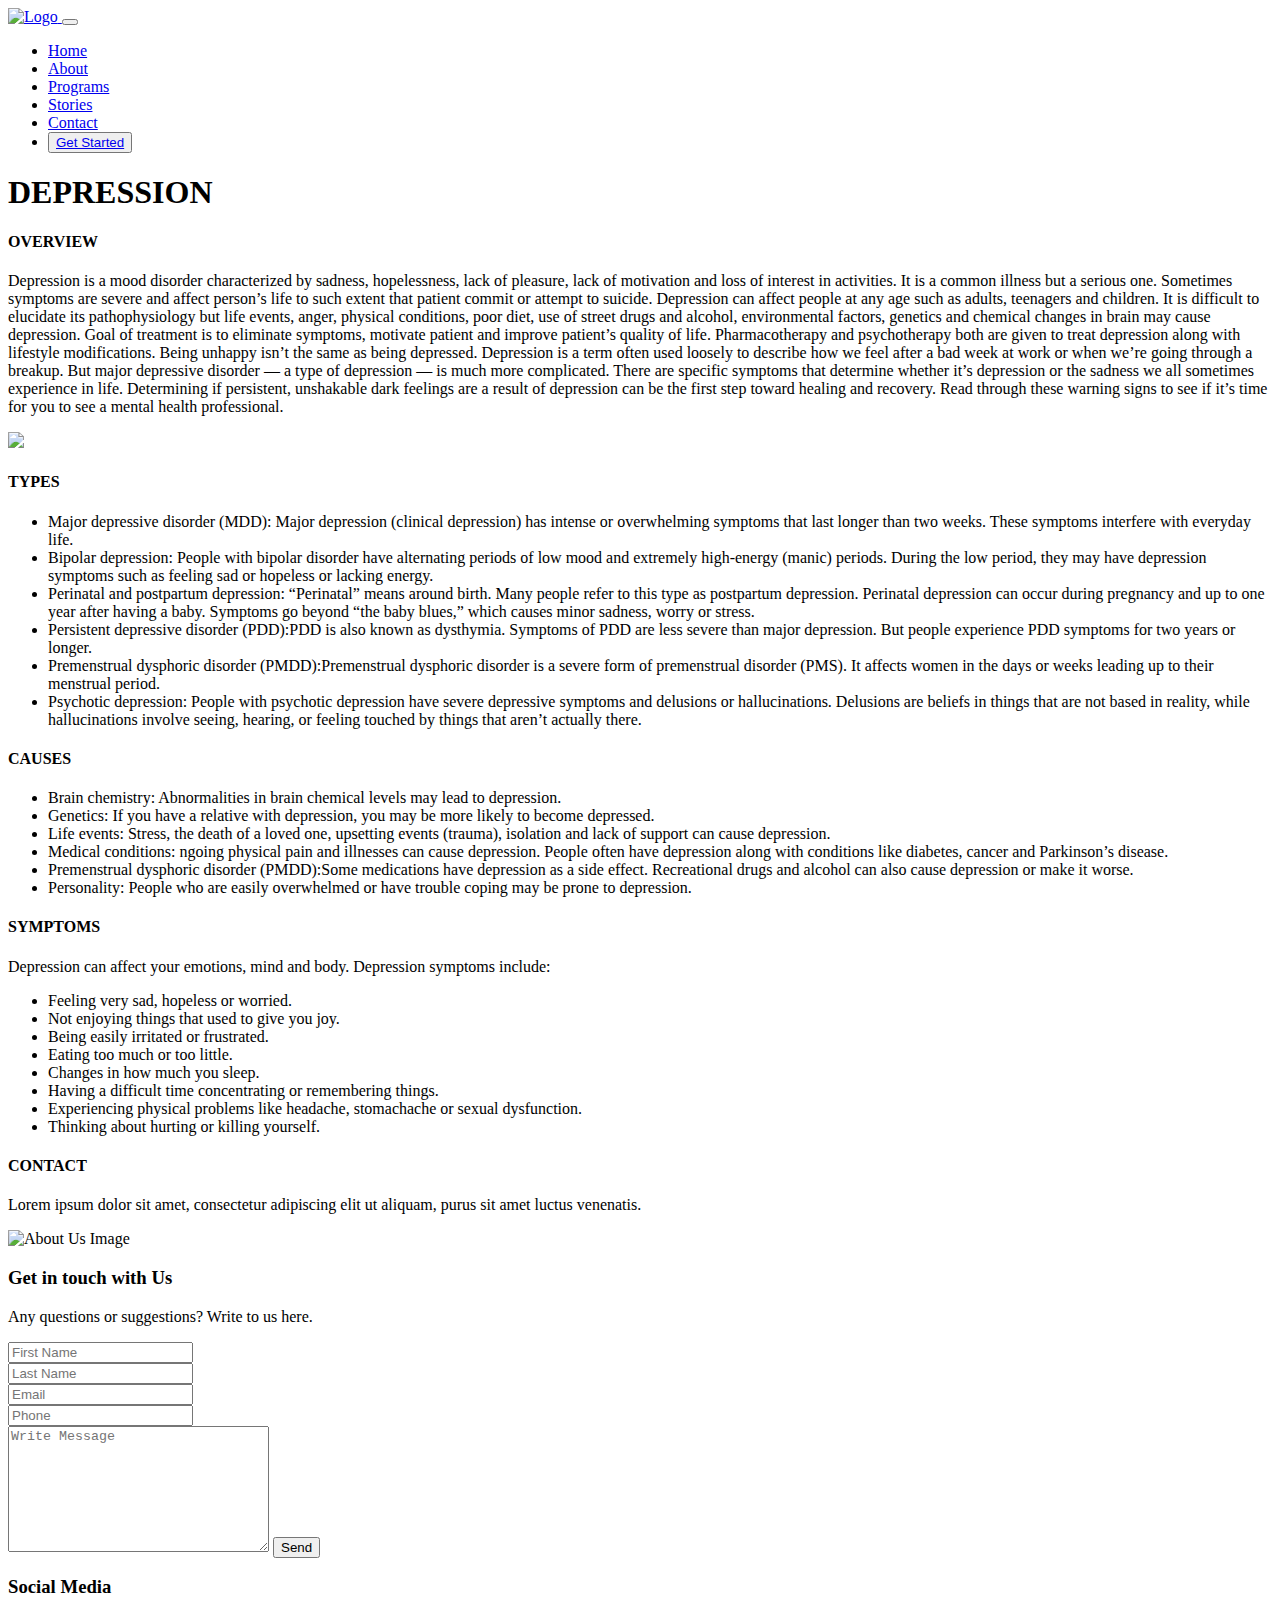
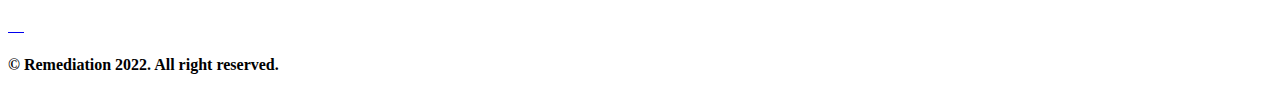
==== programs/depression.html @ f8445d9d "New" ====
<!DOCTYPE html>
<html lang="en">
<head>
    <meta charset="UTF-8">
    <meta http-equiv="X-UA-Compatible" content="IE=edge">
    <meta name="viewport" content="width=device-width, initial-scale=1.0">
    <title>Remediation</title>
    <link rel="stylesheet" href="/NPO Remediation/css/bootstrap.min.css">
    <link rel="stylesheet" href="/NPO Remediation/css/style.css">
</head>
<body>

    <!-- Nav Bar -->
    <nav class="navbar navbar-expand-sm navbar-light bg-* px-5 p-3">
        <a class="navbar-brand" href="#">
            <img src="/NPO Remediation/images/remediation Logo.png" alt="Logo" width="20%">    
        </a>
        <button class="navbar-toggler d-lg-none" type="button" data-toggle="collapse" data-target="#collapsibleNavId" aria-controls="collapsibleNavId"
            aria-expanded="false" aria-label="Toggle navigation">
            <span class="navbar-toggler-icon"></span>
        </button>
        <div class="collapse navbar-collapse" id="collapsibleNavId">
            <ul class="navbar-nav ml-auto mt-2 mt-lg-0">
                <li class="nav-item">
                    <a class="nav-link mx-2" href="/NPO Remediation/index.html">Home</a>
                </li>
                <li class="nav-item">
                    <a class="nav-link mx-2" href="/NPO Remediation/index.html#About">About</a>
                </li>
                <li class="nav-item active">
                    <a class="nav-link mx-2" href="#">Programs</a>
                </li>
                <li class="nav-item">
                    <a class="nav-link mx-2" href="/NPO Remediation/index.html#Stories">Stories</a>
                </li>
                <li class="nav-item">
                    <a class="nav-link mx-2" href="#Contact">Contact</a>
                </li>
                <li class="nav-item mx-2">
                    <button class="btn btn-green p-2">
                        <a class="nav-button-link" href="#Programs">
                            Get Started
                        </a>
                    </button>
                </li>
            </ul>
        </div>
    </nav>

        <!-- Content -->
        <section class="container-fluid px-5 mt-3">
            <h1 class="green text-bold text-center">DEPRESSION</h1>
            <h4 class="green text-bold">OVERVIEW</h4>
            <div class="row">
                <div class="col-lg-7">
                    <p class="program-text">Depression is a mood disorder characterized by sadness, hopelessness, lack of pleasure, lack of motivation and loss of
                        interest in activities. It is a common illness but a serious one. Sometimes symptoms are severe and affect person’s life to
                        such extent that patient commit or attempt to suicide. Depression can affect people at any age such as adults, teenagers
                        and children. It is difficult to elucidate its pathophysiology but life events, anger, physical conditions, poor diet, use of
                        street drugs and alcohol, environmental factors, genetics and chemical changes in brain may cause depression. Goal of
                        treatment is to eliminate symptoms, motivate patient and improve patient’s quality of life. Pharmacotherapy and
                        psychotherapy both are given to treat depression along with lifestyle modifications. Being unhappy isn’t the same as being depressed. Depression is a term often used loosely to describe how we feel after a bad week at work or when we’re going through a breakup. But major depressive disorder — a type of depression — is much more complicated. There are specific symptoms that determine whether it’s depression or the sadness we all sometimes experience in life.

                        Determining if persistent, unshakable dark feelings are a result of depression can be the first step toward healing and recovery. Read through these warning signs to see if it’s time for you to see a mental health professional.</p>
                </div>
                <div class="col-lg-5">
                    <img class="program-image" src="/NPO Remediation/images/Depressed Kid.jpg" width="100%">
                </div>
            </div>
            
            
            <h4 class="green text-bold mt-3">TYPES</h4>
            <ul>
                <li class="program-text"><span class="text-bold">Major depressive disorder (MDD):</span> Major depression (clinical depression) has intense or overwhelming symptoms that last longer than two weeks. These symptoms interfere with everyday life.</li>
                <li class="program-text"><span class="text-bold">Bipolar depression: </span>People with bipolar disorder have alternating periods of low mood and extremely high-energy (manic) periods. During the low period, they may have depression symptoms such as feeling sad or hopeless or lacking energy.</li>
                <li class="program-text"><span class="text-bold">Perinatal and postpartum depression: </span>“Perinatal” means around birth. Many people refer to this type as postpartum depression. Perinatal depression can occur during pregnancy and up to one year after having a baby. Symptoms go beyond “the baby blues,” which causes minor sadness, worry or stress.</li>
                <li class="program-text"><span class="text-bold">Persistent depressive disorder (PDD):</span>PDD is also known as dysthymia. Symptoms of PDD are less severe than major depression. But people experience PDD symptoms for two years or longer.</li>
                <li class="program-text"><span class="text-bold">Premenstrual dysphoric disorder (PMDD):</span>Premenstrual dysphoric disorder is a severe form of premenstrual disorder (PMS). It affects women in the days or weeks leading up to their menstrual period.</li>
                <li class="program-text"><span class="text-bold">Psychotic depression: </span>People with psychotic depression have severe depressive symptoms and delusions or hallucinations. Delusions are beliefs in things that are not based in reality, while hallucinations involve seeing, hearing, or feeling touched by things that aren’t actually there.</li>
            </ul>

            <h4 class="green text-bold mt-3">CAUSES</h4>
            <ul>
                <li class="program-text"><span class="text-bold">Brain chemistry:</span> Abnormalities in brain chemical levels may lead to depression.</li>
                <li class="program-text"><span class="text-bold">Genetics: </span>If you have a relative with depression, you may be more likely to become depressed.</li>
                <li class="program-text"><span class="text-bold">Life events: </span>Stress, the death of a loved one, upsetting events (trauma), isolation and lack of support can cause depression.</li>
                <li class="program-text"><span class="text-bold">Medical conditions: </span>ngoing physical pain and illnesses can cause depression. People often have depression along with conditions like diabetes, cancer and Parkinson’s disease.</li>
                <li class="program-text"><span class="text-bold">Premenstrual dysphoric disorder (PMDD):</span>Some medications have depression as a side effect. Recreational drugs and alcohol can also cause depression or make it worse.</li>
                <li class="program-text"><span class="text-bold">Personality: </span>People who are easily overwhelmed or have trouble coping may be prone to depression.</li>
            </ul>

            <h4 class="green text-bold mt-3">SYMPTOMS</h4>
            <p>Depression can affect your emotions, mind and body. Depression symptoms include:</p>
            <ul>
                <li class="program-text">Feeling very sad, hopeless or worried.</li>
                <li class="program-text">Not enjoying things that used to give you joy.</li>
                <li class="program-text">Being easily irritated or frustrated.</li>
                <li class="program-text">Eating too much or too little.</li>
                <li class="program-text">Changes in how much you sleep.</li>
                <li class="program-text">Having a difficult time concentrating or remembering things.</li>
                <li class="program-text">Experiencing physical problems like headache, stomachache or sexual dysfunction.</li>
                <li class="program-text">Thinking about hurting or killing yourself.</li>
            </ul>
        </section>


    <!-- Contact Section -->
    <section class="container-fluid p-5" id="Contact">
        <div class="text-center">
            <h4 class="light-green">CONTACT</h4>
            <p>Lorem ipsum dolor sit amet, consectetur adipiscing elit ut aliquam, purus sit amet luctus venenatis.</p>
        </div>

        <div class="row">
            <div class="col-lg-6 mt-3">
                <img src="/NPO Remediation/images/Contact Image.png" alt="About Us Image" width="100%">
            </div>
            <div class="col-lg-6 mt-3">
                <h3 class="text-bold green">Get in touch with Us</h3>
                <p class="mt-4">Any questions or suggestions? Write to us here.</p>

                <div class="row mt-3">
                    <div class="col-lg-6">
                        <div class="form-group row pl-3">
                            <input type="name" class="form-control" placeholder="First Name">
                        </div>
                    </div>

                    <div class="col-lg-6">
                        <div class="form-group row pl-3">
                            <input type="name" class="form-control" placeholder="Last Name">
                        </div>
                    </div>
                </div>

                <div class="row mt-4">
                    <div class="col-lg-6">
                        <div class="form-group row pl-3">
                            <input type="email" class="form-control" placeholder="Email">
                        </div>
                    </div>

                    <div class="col-lg-6">
                        <div class="form-group row pl-3">
                            <input type="phone" class="form-control" placeholder="Phone">
                        </div>
                    </div>
                </div>

                <textarea class="form-control mt-4 w-100" placeholder="Write Message" cols="30" rows="8 "></textarea>
                <button class="btn btn-green mt-4 w-100">Send</button>

                <h3 class="text-bold green mt-5">Social Media</h3>
                <div class="row mt-4">
                    <a class="col" href="#">
                        <img src="/NPO Remediation/images/facebook.png" alt="" width="100%">
                    </a>
                    <a class="col" href="#">
                        <img src="/NPO Remediation/images/twitter.png" alt="" width="100%">
                    </a>
                    <a class="col" href="#">
                        <img src="/NPO Remediation/images/linkedin.png" alt="" width="100%">
                    </a>
                    <a class="col" href="#">
                        <img src="/NPO Remediation/images/telegram.png" alt="" width="100%">
                    </a>
                    <a class="col" href="#">
                        <img src="/NPO Remediation/images/slack.png" alt="" width="100%">
                    </a>
                    <div class="col-lg-5"></div>
                </div>
            </div>
        </div>
    </section>

    <!-- Footer -->
    <footer class="container-fluid my-5 text-center">
        <h4 class="green text-bold pb-3">&copy; Remediation 2022. All right reserved.</h4>
    </footer>

    <script src="/NPO Remediation/js/jquery-3.6.0.min.js"></script>
    <script src="/NPO Remediation/js/bootstrap.min.js"></script>
</body>
</html>
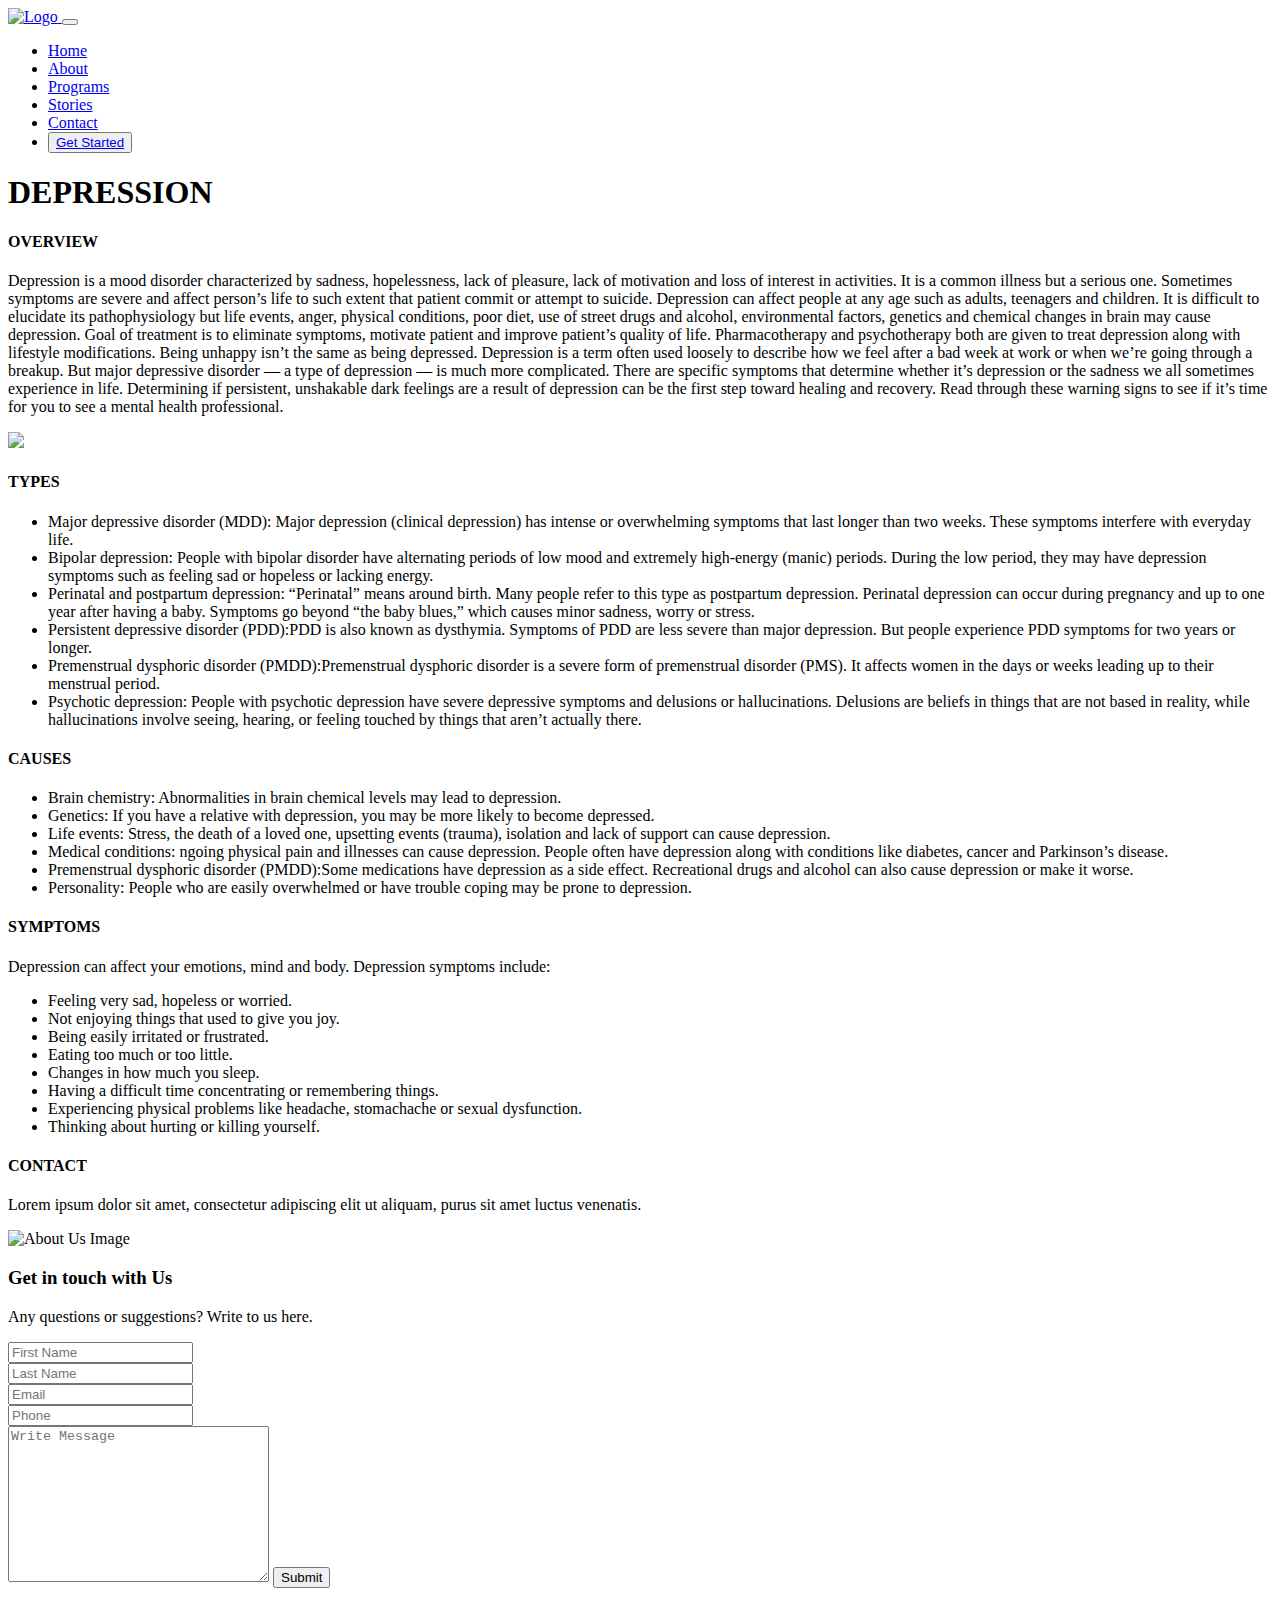
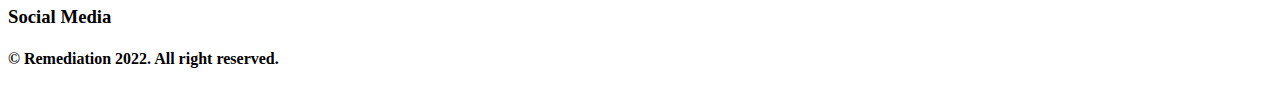
==== commit aca3173d: "Update" ====
--- a/programs/depression.html
+++ b/programs/depression.html
@@ -4,16 +4,17 @@
     <meta charset="UTF-8">
     <meta http-equiv="X-UA-Compatible" content="IE=edge">
     <meta name="viewport" content="width=device-width, initial-scale=1.0">
-    <title>Remediation</title>
+    <title>Programs</title>
     <link rel="stylesheet" href="/NPO Remediation/css/bootstrap.min.css">
+    <link rel="stylesheet" href="/NPO Remediation/fontawesome-free-5.15.4-web/css/all.css">
     <link rel="stylesheet" href="/NPO Remediation/css/style.css">
 </head>
 <body>
 
     <!-- Nav Bar -->
     <nav class="navbar navbar-expand-sm navbar-light bg-* px-5 p-3">
-        <a class="navbar-brand" href="#">
-            <img src="/NPO Remediation/images/remediation Logo.png" alt="Logo" width="20%">    
+        <a class="navbar-brand" href="/NPO Remediation/index.html">
+            <img src="/NPO Remediation/images/remediation Logo.png" id="navLogo" alt="Logo" height="50px">    
         </a>
         <button class="navbar-toggler d-lg-none" type="button" data-toggle="collapse" data-target="#collapsibleNavId" aria-controls="collapsibleNavId"
             aria-expanded="false" aria-label="Toggle navigation">
@@ -21,6 +22,7 @@
         </button>
         <div class="collapse navbar-collapse" id="collapsibleNavId">
             <ul class="navbar-nav ml-auto mt-2 mt-lg-0">
+                
                 <li class="nav-item">
                     <a class="nav-link mx-2" href="/NPO Remediation/index.html">Home</a>
                 </li>
@@ -28,7 +30,7 @@
                     <a class="nav-link mx-2" href="/NPO Remediation/index.html#About">About</a>
                 </li>
                 <li class="nav-item active">
-                    <a class="nav-link mx-2" href="#">Programs</a>
+                    <a class="nav-link mx-2" href="/NPO Remediation/programs/programs.html">Programs</a>
                 </li>
                 <li class="nav-item">
                     <a class="nav-link mx-2" href="/NPO Remediation/index.html#Stories">Stories</a>
@@ -36,12 +38,18 @@
                 <li class="nav-item">
                     <a class="nav-link mx-2" href="#Contact">Contact</a>
                 </li>
+                <!-- <li class="nav-item">
+                    <div class="nav-link ml-4 custom-control custom-switch">
+                        <input type="checkbox" class="custom-control-input" id="selector">
+                        <label class="custom-control-label" for="selector">Dark Mode</label>
+                    </div>
+                </li> -->
                 <li class="nav-item mx-2">
-                    <button class="btn btn-green p-2">
-                        <a class="nav-button-link" href="#Programs">
-                            Get Started
-                        </a>
-                    </button>
+                        <button class="btn btn-green p-2">
+                            <a class="nav-button-link" href="#About">
+                                Get Started
+                            </a>
+                        </button>
                 </li>
             </ul>
         </div>
@@ -104,7 +112,7 @@
         </section>
 
 
-    <!-- Contact Section -->
+   <!-- Contact Section -->
     <section class="container-fluid p-5" id="Contact">
         <div class="text-center">
             <h4 class="light-green">CONTACT</h4>
@@ -115,11 +123,11 @@
             <div class="col-lg-6 mt-3">
                 <img src="/NPO Remediation/images/Contact Image.png" alt="About Us Image" width="100%">
             </div>
-            <div class="col-lg-6 mt-3">
+            <div class="col-lg-6 mt-2">
                 <h3 class="text-bold green">Get in touch with Us</h3>
-                <p class="mt-4">Any questions or suggestions? Write to us here.</p>
+                <p class="mt-2">Any questions or suggestions? Write to us here.</p>
 
-                <div class="row mt-3">
+                <div class="row mt-2 mr-15">
                     <div class="col-lg-6">
                         <div class="form-group row pl-3">
                             <input type="name" class="form-control" placeholder="First Name">
@@ -133,7 +141,7 @@
                     </div>
                 </div>
 
-                <div class="row mt-4">
+                <div class="row mt-2 marg-4 mr-15">
                     <div class="col-lg-6">
                         <div class="form-group row pl-3">
                             <input type="email" class="form-control" placeholder="Email">
@@ -145,27 +153,26 @@
                             <input type="phone" class="form-control" placeholder="Phone">
                         </div>
                     </div>
+                        <textarea class="form-control mt-2 w-100 marg-4 ml-3 mr-15" cols="30" rows="10" placeholder="Write Message"></textarea>
+                        <button class="ml-3 mt-3 btn btn-lg btn-green w-100">Submit</button>
                 </div>
-
-                <textarea class="form-control mt-4 w-100" placeholder="Write Message" cols="30" rows="8 "></textarea>
-                <button class="btn btn-green mt-4 w-100">Send</button>
 
                 <h3 class="text-bold green mt-5">Social Media</h3>
                 <div class="row mt-4">
                     <a class="col" href="#">
-                        <img src="/NPO Remediation/images/facebook.png" alt="" width="100%">
+                        <i class="fab fa-facebook green fa-3x"></i>
                     </a>
                     <a class="col" href="#">
-                        <img src="/NPO Remediation/images/twitter.png" alt="" width="100%">
+                        <i class="fab fa-twitter green fa-3x"></i>
                     </a>
                     <a class="col" href="#">
-                        <img src="/NPO Remediation/images/linkedin.png" alt="" width="100%">
+                        <i class="fab fa-linkedin green fa-3x"></i>
                     </a>
                     <a class="col" href="#">
-                        <img src="/NPO Remediation/images/telegram.png" alt="" width="100%">
+                        <i class="fab fa-telegram green fa-3x"></i>
                     </a>
                     <a class="col" href="#">
-                        <img src="/NPO Remediation/images/slack.png" alt="" width="100%">
+                        <i class="fab fa-slack green fa-3x"></i>
                     </a>
                     <div class="col-lg-5"></div>
                 </div>
@@ -173,12 +180,14 @@
         </div>
     </section>
 
+
     <!-- Footer -->
-    <footer class="container-fluid my-5 text-center">
-        <h4 class="green text-bold pb-3">&copy; Remediation 2022. All right reserved.</h4>
+    <footer class="container-fluid text-center">
+        <h4 class="green text-bold pb-2">&copy; Remediation 2022. All right reserved.</h4>
     </footer>
 
     <script src="/NPO Remediation/js/jquery-3.6.0.min.js"></script>
     <script src="/NPO Remediation/js/bootstrap.min.js"></script>
+    <script src="/NPO Remediation/js/script.js"></script>
 </body>
 </html>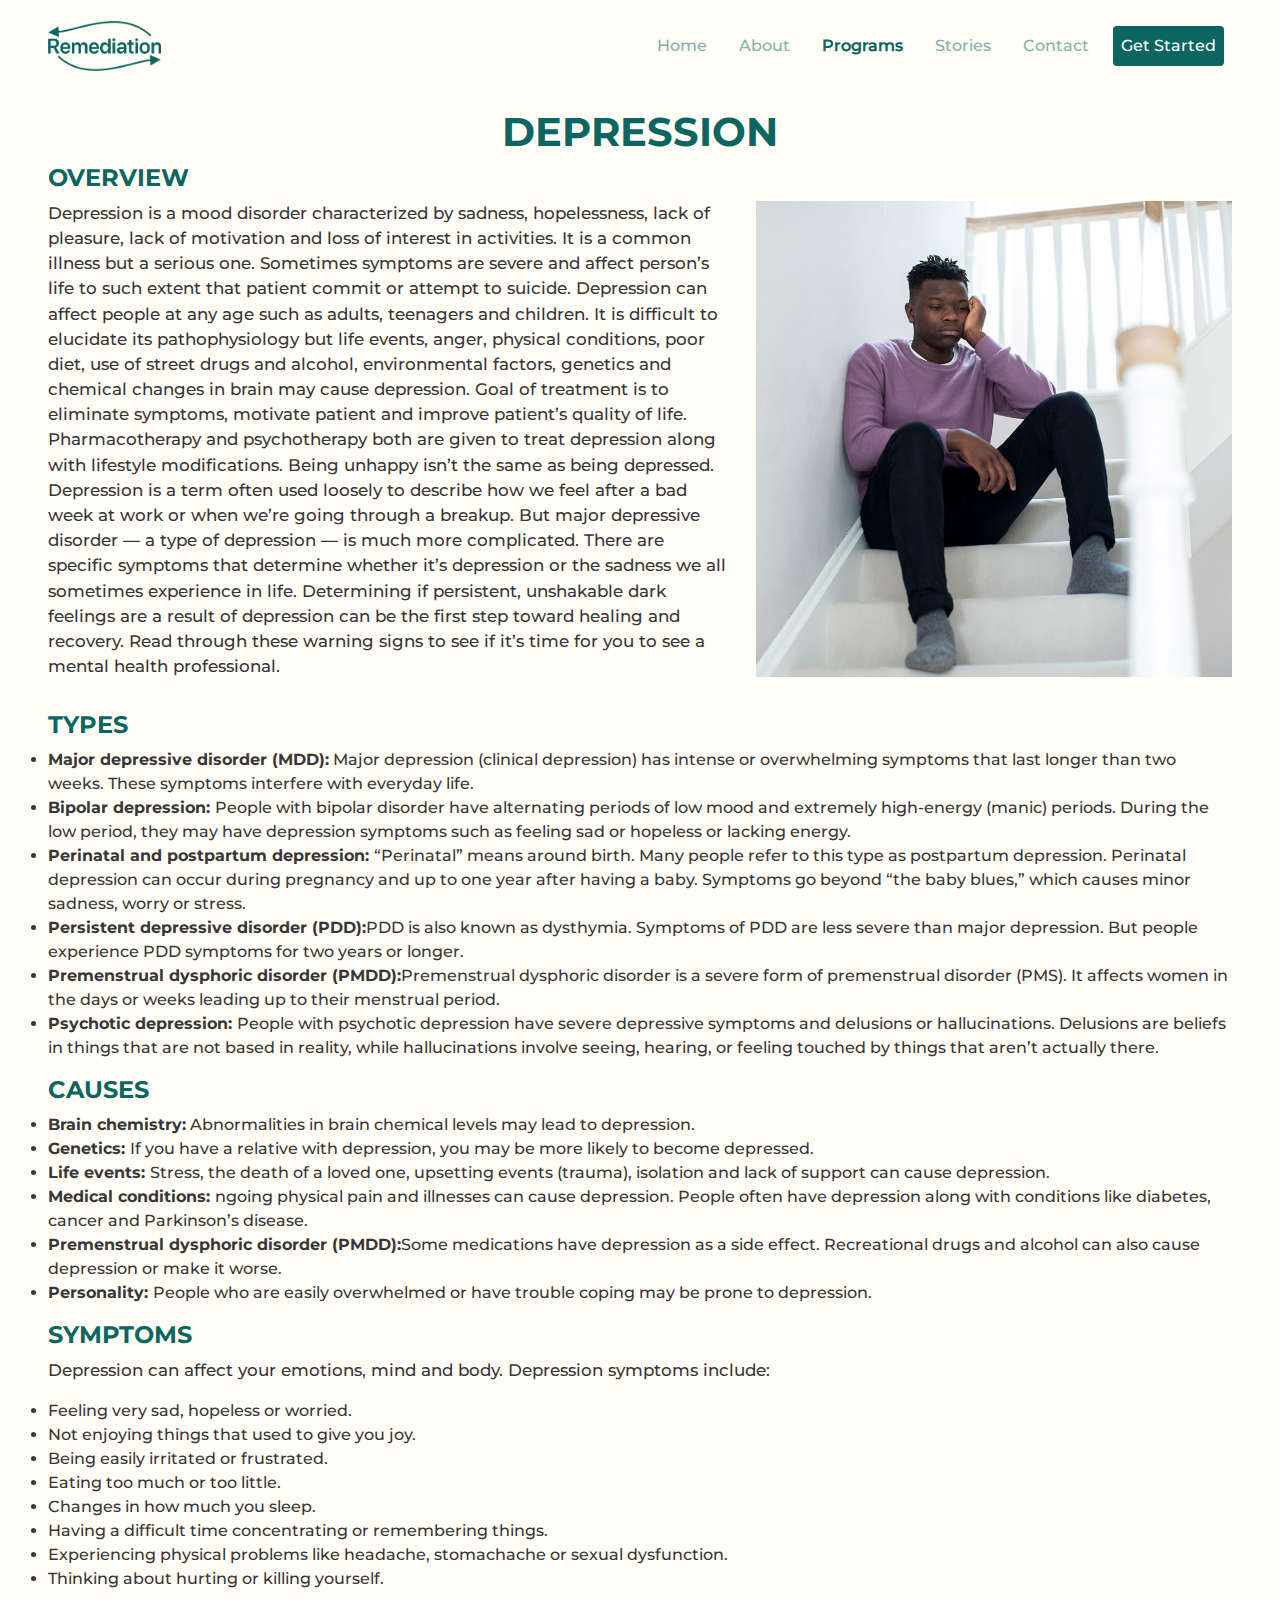
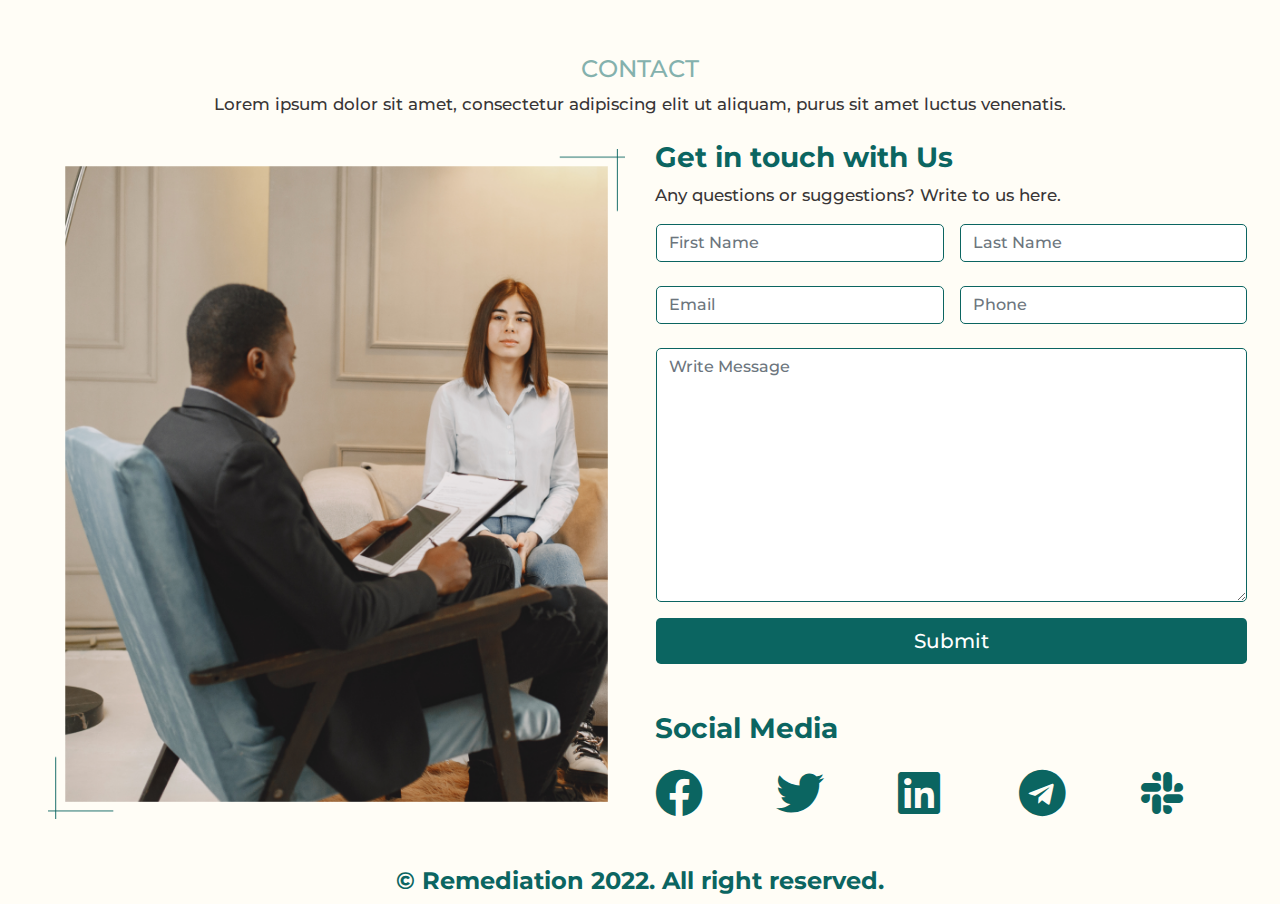
==== commit 63066fb1: "Changes" ====
--- a/programs/depression.html
+++ b/programs/depression.html
@@ -5,16 +5,16 @@
     <meta http-equiv="X-UA-Compatible" content="IE=edge">
     <meta name="viewport" content="width=device-width, initial-scale=1.0">
     <title>Programs</title>
-    <link rel="stylesheet" href="/NPO Remediation/css/bootstrap.min.css">
-    <link rel="stylesheet" href="/NPO Remediation/fontawesome-free-5.15.4-web/css/all.css">
-    <link rel="stylesheet" href="/NPO Remediation/css/style.css">
+    <link rel="stylesheet" href="/css/bootstrap.min.css">
+    <link rel="stylesheet" href="/fontawesome-free-5.15.4-web/css/all.css">
+    <link rel="stylesheet" href="/css/style.css">
 </head>
 <body>
 
     <!-- Nav Bar -->
     <nav class="navbar navbar-expand-sm navbar-light bg-* px-5 p-3">
-        <a class="navbar-brand" href="/NPO Remediation/index.html">
-            <img src="/NPO Remediation/images/remediation Logo.png" id="navLogo" alt="Logo" height="50px">    
+        <a class="navbar-brand" href="/index.html">
+            <img src="/images/remediation Logo.png" id="navLogo" alt="Logo" height="50px">    
         </a>
         <button class="navbar-toggler d-lg-none" type="button" data-toggle="collapse" data-target="#collapsibleNavId" aria-controls="collapsibleNavId"
             aria-expanded="false" aria-label="Toggle navigation">
@@ -24,16 +24,16 @@
             <ul class="navbar-nav ml-auto mt-2 mt-lg-0">
                 
                 <li class="nav-item">
-                    <a class="nav-link mx-2" href="/NPO Remediation/index.html">Home</a>
+                    <a class="nav-link mx-2" href="/index.html">Home</a>
                 </li>
                 <li class="nav-item">
-                    <a class="nav-link mx-2" href="/NPO Remediation/index.html#About">About</a>
+                    <a class="nav-link mx-2" href="/index.html#About">About</a>
                 </li>
                 <li class="nav-item active">
-                    <a class="nav-link mx-2" href="/NPO Remediation/programs/programs.html">Programs</a>
+                    <a class="nav-link mx-2" href="/programs/programs.html">Programs</a>
                 </li>
                 <li class="nav-item">
-                    <a class="nav-link mx-2" href="/NPO Remediation/index.html#Stories">Stories</a>
+                    <a class="nav-link mx-2" href="/index.html#Stories">Stories</a>
                 </li>
                 <li class="nav-item">
                     <a class="nav-link mx-2" href="#Contact">Contact</a>
@@ -72,7 +72,7 @@
                         Determining if persistent, unshakable dark feelings are a result of depression can be the first step toward healing and recovery. Read through these warning signs to see if it’s time for you to see a mental health professional.</p>
                 </div>
                 <div class="col-lg-5">
-                    <img class="program-image" src="/NPO Remediation/images/Depressed Kid.jpg" width="100%">
+                    <img class="program-image" src="/images/Depressed Kid.jpg" width="100%">
                 </div>
             </div>
             
@@ -121,7 +121,7 @@
 
         <div class="row">
             <div class="col-lg-6 mt-3">
-                <img src="/NPO Remediation/images/Contact Image.png" alt="About Us Image" width="100%">
+                <img src="/images/Contact Image.png" alt="About Us Image" width="100%">
             </div>
             <div class="col-lg-6 mt-2">
                 <h3 class="text-bold green">Get in touch with Us</h3>
@@ -186,8 +186,8 @@
         <h4 class="green text-bold pb-2">&copy; Remediation 2022. All right reserved.</h4>
     </footer>
 
-    <script src="/NPO Remediation/js/jquery-3.6.0.min.js"></script>
-    <script src="/NPO Remediation/js/bootstrap.min.js"></script>
-    <script src="/NPO Remediation/js/script.js"></script>
+    <script src="/js/jquery-3.6.0.min.js"></script>
+    <script src="/js/bootstrap.min.js"></script>
+    <script src="/js/script.js"></script>
 </body>
 </html>--- a/css/style.css
+++ b/css/style.css
@@ -0,0 +1,298 @@
+@font-face {
+    font-family: "SF Pro Regular";
+    src: url("/font/Montserrat-Medium.ttf");
+    /* src: url("/font/SFPRODISPLAYREGULAR.OTF"); */
+}
+
+@font-face {
+    font-family: "SF Pro Bold";
+    src: url("/font/Montserrat-Bold.ttf");
+    /* src: url("/font/SFPRODISPLAYBOLD.OTF"); */
+}
+
+*{
+    box-sizing: border-box;
+    padding: 0;
+    margin: 0;
+    /* outline: 2px solid black; */
+}
+
+html, body{
+    width: 100%;
+    height: 100%;
+    background-color: #FFFDF6;
+    scroll-behavior: smooth;
+    color: #393636;
+    font-family: "SF Pro Regular";
+}
+
+body::-webkit-scrollbar{
+    width: .5rem;
+}
+
+body::-webkit-scrollbar-track{ 
+    background: white;
+}
+
+body::-webkit-scrollbar-thumb{
+    background: #0B6561;
+
+}
+
+.navbar-light .navbar-nav .nav-link{
+    color: #84B1AD;
+}
+
+.navbar-light .navbar-nav .nav-link:hover{
+    color: #0B6561;
+}
+
+.navbar-light .navbar-nav .active>.nav-link{
+    font-weight: bold;
+    color: #0B6561;
+}
+
+.navbar-light .navbar-toggler{
+    background-color: transparent;
+    border: 1px solid #0B6561;
+}
+
+
+.nav-button-link{
+    color: white;
+}
+
+.nav-button-link:hover{
+    color: white;
+    text-decoration: none;
+}
+
+.bg-green{
+    background-color: #0B6561;
+    /* background-color: #2266b3; */
+}
+
+.bg-light-green{
+    background-color: #84B1AD;
+}
+
+.btn-green{
+    background-color: #0B6561;
+    color: white;
+    border: 5px;
+}
+
+.btn-light-green{
+    background-color: #84B1AD;
+    color: white;
+    border: 5px;
+}
+
+.btn-light-green:hover{
+    color: white;
+}
+
+.btn-green:hover{
+    color: white;
+}
+
+.green{
+    color: #0B6561;
+}
+
+.light-green{
+    color: #84B1AD;
+}
+
+.text-bold{
+    font-family: "SF Pro Bold";
+}
+
+.Hero-text{
+    font-family: "SF Pro Bold";
+    color: #0B6561;
+    text-align: center;
+    font-size: 30px;
+}
+
+p{
+    font-size: 1.05rem;
+}
+
+.form-control{
+    border: 1.8px solid #0B6561;
+    border-radius: 5px;
+}
+
+.bg-black{
+    background-color: #000000 !important;
+}
+
+.text-green{
+    color: #0B6561;
+}
+
+.bg-white{
+    background-color: #FFFFFF !important;
+    color: #000000 !important;
+}
+
+.story-card, .card{
+    box-shadow: 0px 4px 10px rgba(0, 0, 0, 0.1);
+    border: none;
+}
+
+.story-image{
+    border-left: 5px solid #0B6561;
+}
+
+.form-control-white{
+    background-color: #000000 !important;
+    color: #FFFFFF !important;
+    border: 1.5px solid #FFFFFF !important;
+}
+
+.text-white{
+    color: #FFFFFF !important;
+}
+
+@media screen and (min-device-width: 320px) and (max-device-width: 480px) {
+    .navbar-brand{
+        width: 30px;
+        /* height: 30px; */
+    }
+
+    .navbar-light .navbar-nav .active>.nav-link{
+        font-size: 12px;
+    }
+
+    .navbar-toggler:focus{
+        outline: none;
+    }
+
+    .px-5{
+        padding-right: .7rem !important;
+        padding-left: .7rem !important;
+    }
+
+    .p-5{
+        padding: .7rem !important;
+    }
+
+    .Hero-text{
+        font-size: 12px;
+    }
+
+    .mx-5, .mx-2{
+        margin-right: 0rem !important;
+        margin-left: 0rem !important;
+    }
+
+    .py-4{
+        padding-top: .5rem !important;
+        padding-bottom: .5rem !important;
+    }
+
+    .mt-2{
+        margin-top: 0 !important;
+    }
+
+    .mt-3{
+        margin-top: .5rem !important;
+    }
+
+    .mt-4{
+        margin-top: 1rem !important;
+    }
+
+    .mt-5{
+        margin-top: .5rem !important;
+    }
+
+    h4{
+        font-size: 18px;
+    }
+
+    h3{
+        font-size: 20px;
+    }
+
+    p{
+        font-size: 14px;
+    }
+
+    h5{
+        font-size: 14px;
+    }
+
+    .program-card{
+        margin: .5rem;
+    }
+
+    .sea-all-button{
+        margin: 0;
+        margin-right: 1.5rem;
+    }
+    /* .program-footer{
+        padding: 8px;
+    }
+
+    .program-footer >h5{
+        margin: 0px;
+    }
+
+    .card-body{
+        padding: .5rem;
+        right: 5px;
+    }
+
+    .card-body .card-text{
+        font-size: 10px;
+    }
+
+    .card-body h4{
+        margin-bottom: 5px;
+    }
+
+    .card-body h5{
+        margin-top: 5px;
+        margin-bottom: 5px;
+    }
+
+    .card-body .mt-4{
+        margin-top: 5px !important;
+    }
+
+    .ml-4{
+        margin-left: 0 !important;
+    }
+
+    .form-control{
+        border: 1.5px solid #0B6561;
+    }
+
+    .form-group{
+        margin-right: 0px;
+    } */
+
+    .marg-4{
+        margin-top: .3rem !important;
+    }
+
+    .row{
+        margin-right: 0 !important;
+    }
+
+    .mr-15 .col-lg-6{
+        padding-right: 0px;
+    }
+
+}
+
+@media screen and (min-device-width: 481px) and (max-device-width: 768px) {
+    
+}
+
+@media screen and (min-device-width: 768px) and (max-device-width: 1024px) {
+    
+}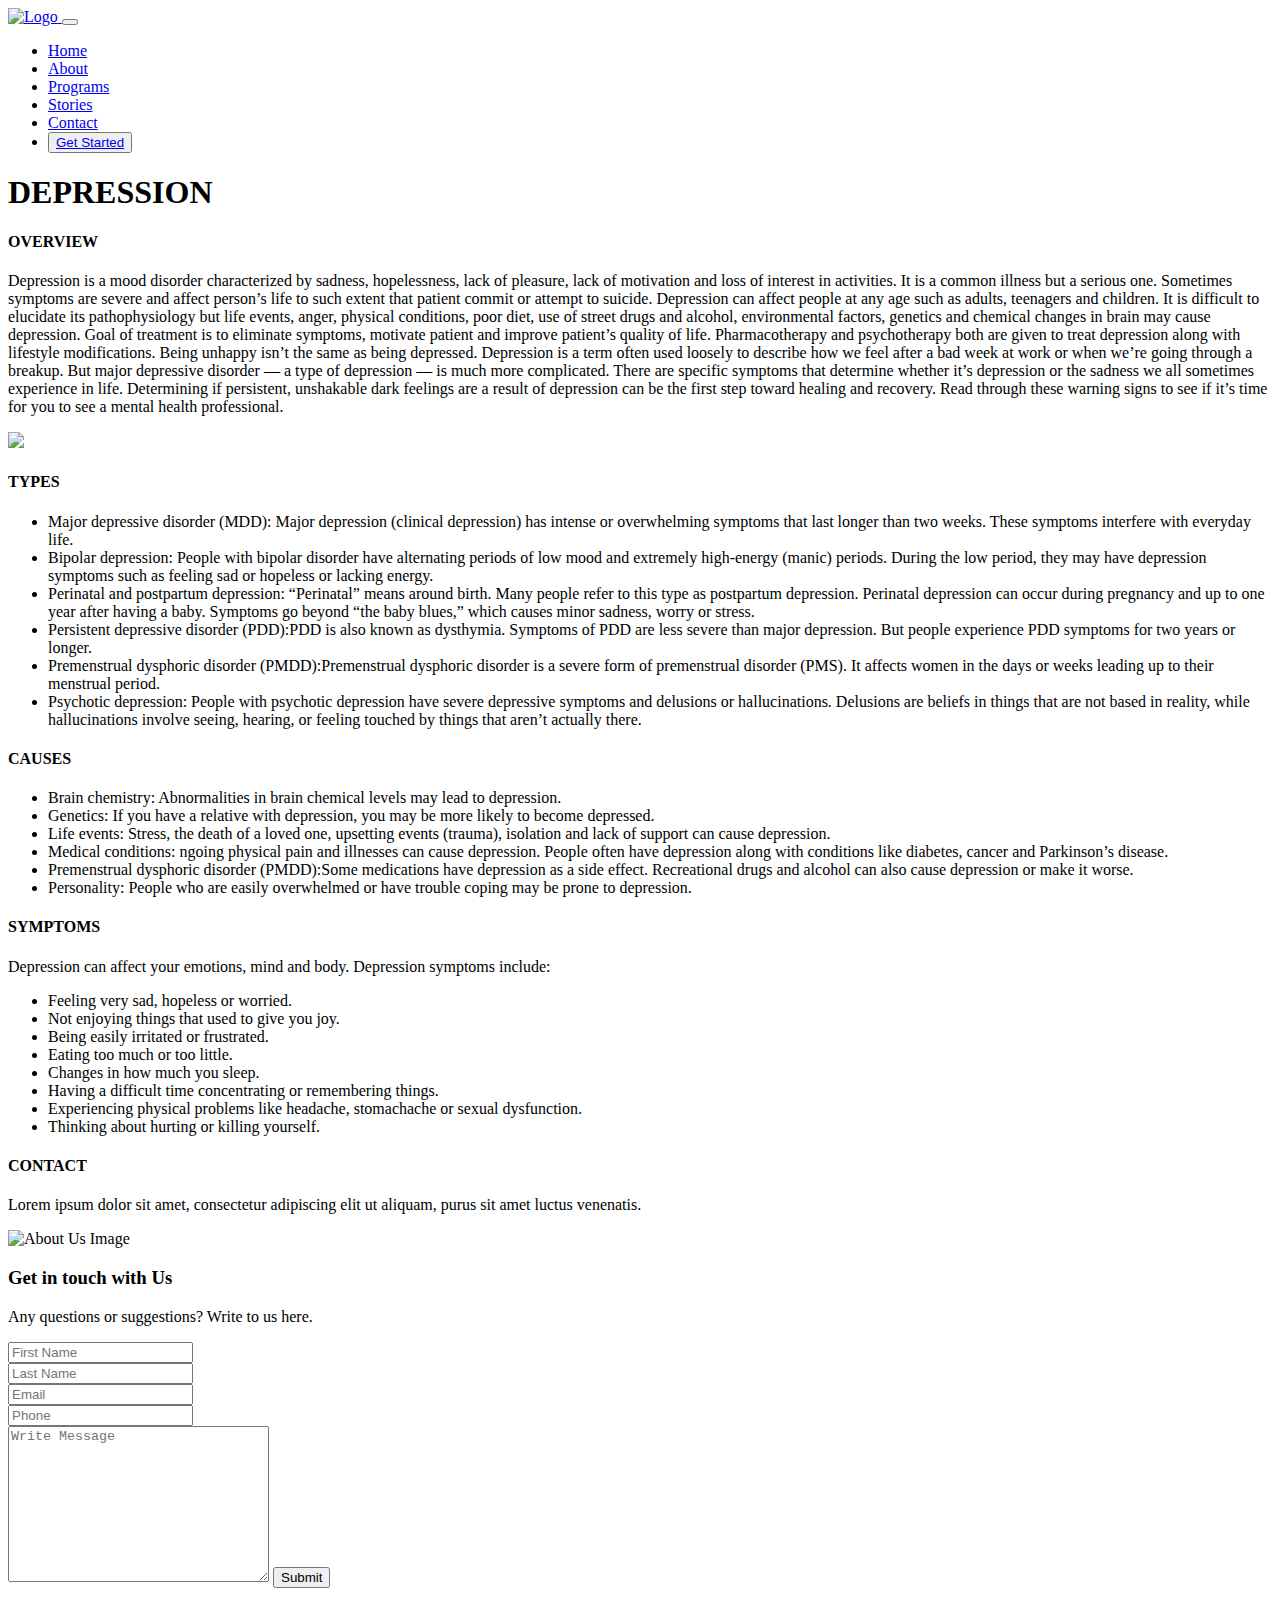
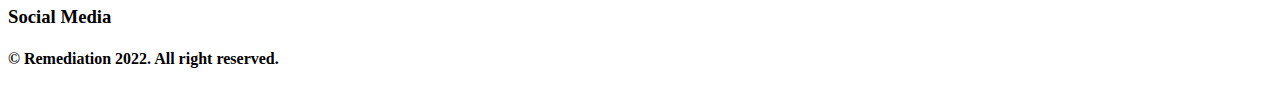
==== commit 51cf944e: "Update" ====
--- a/programs/depression.html
+++ b/programs/depression.html
@@ -5,16 +5,16 @@
     <meta http-equiv="X-UA-Compatible" content="IE=edge">
     <meta name="viewport" content="width=device-width, initial-scale=1.0">
     <title>Programs</title>
-    <link rel="stylesheet" href="/css/bootstrap.min.css">
-    <link rel="stylesheet" href="/fontawesome-free-5.15.4-web/css/all.css">
-    <link rel="stylesheet" href="/css/style.css">
+    <link rel="stylesheet" href="/NPO-Remediation/css/bootstrap.min.css">
+    <link rel="stylesheet" href="/NPO-Remediation/fontawesome-free-5.15.4-web/css/all.css">
+    <link rel="stylesheet" href="/NPO-Remediation/css/style.css">
 </head>
 <body>
 
     <!-- Nav Bar -->
     <nav class="navbar navbar-expand-sm navbar-light bg-* px-5 p-3">
-        <a class="navbar-brand" href="/index.html">
-            <img src="/images/remediation Logo.png" id="navLogo" alt="Logo" height="50px">    
+        <a class="navbar-brand" href="/NPO-Remediation/index.html">
+            <img src="/NPO-Remediation/images/remediation Logo.png" id="navLogo" alt="Logo" height="50px">    
         </a>
         <button class="navbar-toggler d-lg-none" type="button" data-toggle="collapse" data-target="#collapsibleNavId" aria-controls="collapsibleNavId"
             aria-expanded="false" aria-label="Toggle navigation">
@@ -24,16 +24,16 @@
             <ul class="navbar-nav ml-auto mt-2 mt-lg-0">
                 
                 <li class="nav-item">
-                    <a class="nav-link mx-2" href="/index.html">Home</a>
+                    <a class="nav-link mx-2" href="/NPO-Remediation/index.html">Home</a>
                 </li>
                 <li class="nav-item">
-                    <a class="nav-link mx-2" href="/index.html#About">About</a>
+                    <a class="nav-link mx-2" href="/NPO-Remediation/index.html#About">About</a>
                 </li>
                 <li class="nav-item active">
-                    <a class="nav-link mx-2" href="/programs/programs.html">Programs</a>
+                    <a class="nav-link mx-2" href="/NPO-Remediation/programs/programs.html">Programs</a>
                 </li>
                 <li class="nav-item">
-                    <a class="nav-link mx-2" href="/index.html#Stories">Stories</a>
+                    <a class="nav-link mx-2" href="/NPO-Remediation/index.html#Stories">Stories</a>
                 </li>
                 <li class="nav-item">
                     <a class="nav-link mx-2" href="#Contact">Contact</a>
@@ -72,7 +72,7 @@
                         Determining if persistent, unshakable dark feelings are a result of depression can be the first step toward healing and recovery. Read through these warning signs to see if it’s time for you to see a mental health professional.</p>
                 </div>
                 <div class="col-lg-5">
-                    <img class="program-image" src="/images/Depressed Kid.jpg" width="100%">
+                    <img class="program-image" src="/NPO-Remediation/images/Depressed Kid.jpg" width="100%">
                 </div>
             </div>
             
@@ -121,7 +121,7 @@
 
         <div class="row">
             <div class="col-lg-6 mt-3">
-                <img src="/images/Contact Image.png" alt="About Us Image" width="100%">
+                <img src="/NPO-Remediation/images/Contact Image.png" alt="About Us Image" width="100%">
             </div>
             <div class="col-lg-6 mt-2">
                 <h3 class="text-bold green">Get in touch with Us</h3>
@@ -186,8 +186,8 @@
         <h4 class="green text-bold pb-2">&copy; Remediation 2022. All right reserved.</h4>
     </footer>
 
-    <script src="/js/jquery-3.6.0.min.js"></script>
-    <script src="/js/bootstrap.min.js"></script>
-    <script src="/js/script.js"></script>
+    <script src="/NPO-Remediation/js/jquery-3.6.0.min.js"></script>
+    <script src="/NPO-Remediation/js/bootstrap.min.js"></script>
+    <script src="/NPO-Remediation/js/script.js"></script>
 </body>
 </html>